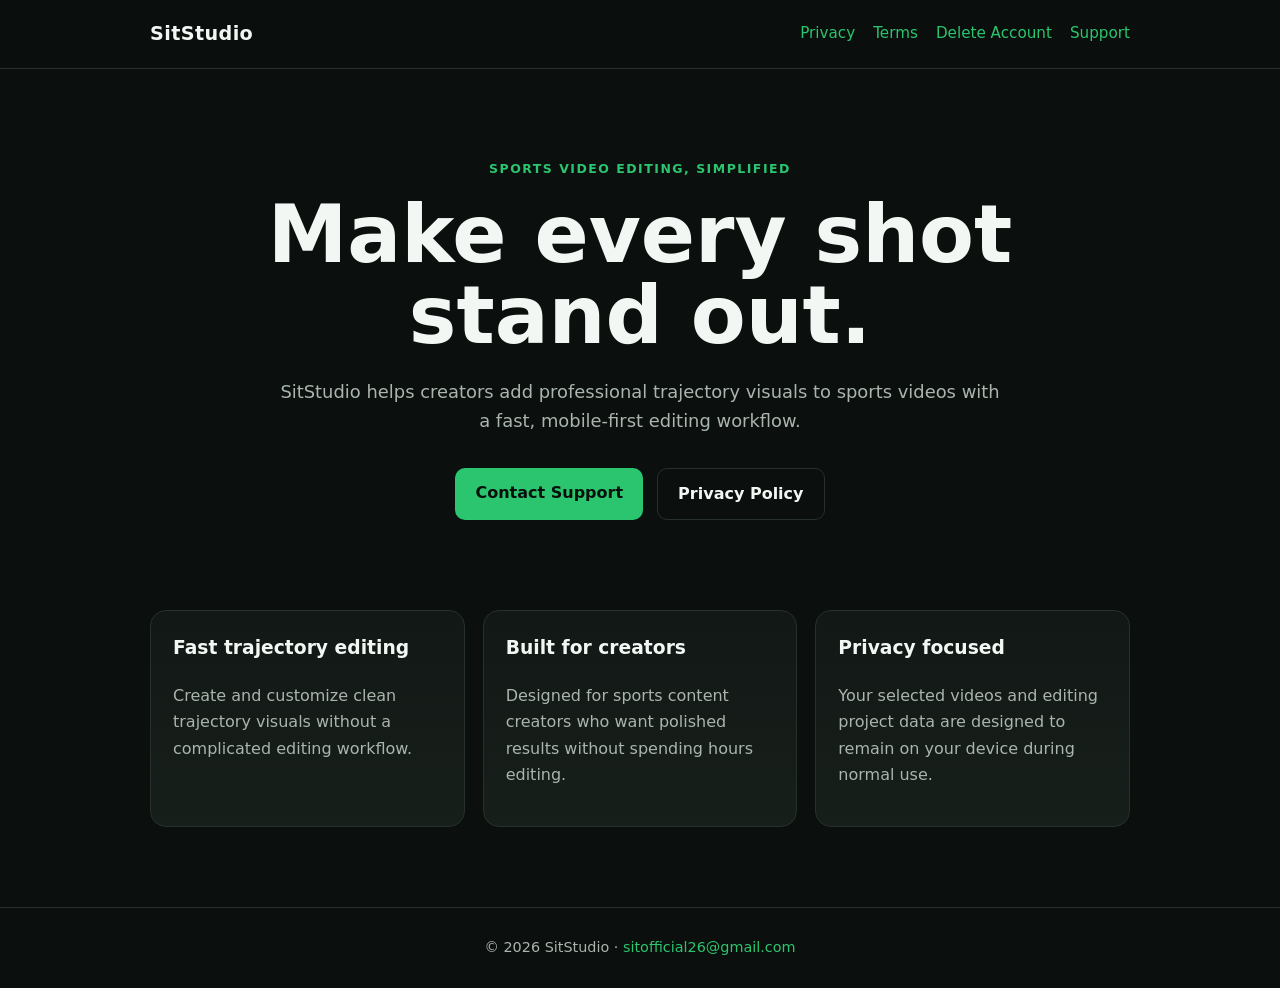
==== index.html @ d47502af "Add initial index.html for SitStudio website" ====
<!DOCTYPE html>
<html lang="en">
<head>
  <meta charset="UTF-8">
  <meta name="viewport" content="width=device-width, initial-scale=1.0">
  <title>SitStudio</title>
  <meta name="description" content="SitStudio makes professional sports trajectory editing fast and simple.">
  <link rel="stylesheet" href="styles.css">
</head>
<body>
<header>
  <nav class="nav">
    <a class="brand" href="index.html">SitStudio</a>
    <div class="nav-links">
      <a href="privacy.html">Privacy</a>
      <a href="terms.html">Terms</a>
      <a href="delete-account.html">Delete Account</a>
      <a href="support.html">Support</a>
    </div>
  </nav>
</header>

<main>
  <section class="hero">
    <div class="eyebrow">Sports video editing, simplified</div>
    <h1>Make every shot stand out.</h1>
    <p class="lead">
      SitStudio helps creators add professional trajectory visuals to sports videos with a fast, mobile-first editing workflow.
    </p>

    <div class="cta-row">
      <a class="button" href="support.html">Contact Support</a>
      <a class="button secondary" href="privacy.html">Privacy Policy</a>
    </div>
  </section>

  <section class="grid">
    <article class="card">
      <h3>Fast trajectory editing</h3>
      <p>Create and customize clean trajectory visuals without a complicated editing workflow.</p>
    </article>

    <article class="card">
      <h3>Built for creators</h3>
      <p>Designed for sports content creators who want polished results without spending hours editing.</p>
    </article>

    <article class="card">
      <h3>Privacy focused</h3>
      <p>Your selected videos and editing project data are designed to remain on your device during normal use.</p>
    </article>
  </section>
</main>

<footer>
  © 2026 SitStudio · <a href="mailto:sitofficial26@gmail.com">sitofficial26@gmail.com</a>
</footer>
</body>
</html>
---- styles.css ----
:root {
  --bg: #0b0f0d;
  --panel: #121815;
  --panel-2: #171f1b;
  --text: #f3f7f4;
  --muted: #a9b5ad;
  --green: #2bc56f;
  --green-dark: #16964f;
  --border: #26312b;
  --max: 980px;
}

* {
  box-sizing: border-box;
}

html {
  scroll-behavior: smooth;
}

body {
  margin: 0;
  background: var(--bg);
  color: var(--text);
  font-family: Inter, ui-sans-serif, system-ui, -apple-system, BlinkMacSystemFont, "Segoe UI", sans-serif;
  line-height: 1.65;
}

a {
  color: var(--green);
  text-decoration: none;
}

a:hover {
  text-decoration: underline;
}

header {
  border-bottom: 1px solid var(--border);
  background: rgba(11, 15, 13, 0.96);
  position: sticky;
  top: 0;
  z-index: 10;
}

.nav {
  width: min(var(--max), calc(100% - 32px));
  margin: 0 auto;
  min-height: 68px;
  display: flex;
  align-items: center;
  justify-content: space-between;
  gap: 20px;
}

.brand {
  font-size: 1.2rem;
  font-weight: 800;
  letter-spacing: 0.02em;
  color: var(--text);
}

.nav-links {
  display: flex;
  gap: 18px;
  flex-wrap: wrap;
  font-size: 0.95rem;
}

main {
  width: min(var(--max), calc(100% - 32px));
  margin: 0 auto;
}

.hero {
  padding: 90px 0 70px;
  text-align: center;
}

.eyebrow {
  color: var(--green);
  text-transform: uppercase;
  letter-spacing: 0.12em;
  font-weight: 800;
  font-size: 0.78rem;
}

h1 {
  font-size: clamp(2.4rem, 7vw, 5rem);
  line-height: 1.02;
  margin: 14px 0 20px;
}

h2 {
  margin-top: 42px;
  font-size: 1.7rem;
}

h3 {
  margin-top: 30px;
}

.lead {
  color: var(--muted);
  max-width: 720px;
  margin: 0 auto;
  font-size: 1.12rem;
}

.cta-row {
  margin-top: 32px;
  display: flex;
  justify-content: center;
  gap: 14px;
  flex-wrap: wrap;
}

.button {
  display: inline-block;
  background: var(--green);
  color: #07100b;
  padding: 12px 20px;
  border-radius: 10px;
  font-weight: 800;
}

.button.secondary {
  background: transparent;
  color: var(--text);
  border: 1px solid var(--border);
}

.grid {
  display: grid;
  grid-template-columns: repeat(3, 1fr);
  gap: 18px;
  padding: 20px 0 80px;
}

.card {
  background: linear-gradient(180deg, var(--panel), var(--panel-2));
  border: 1px solid var(--border);
  border-radius: 16px;
  padding: 22px;
}

.card h3 {
  margin-top: 0;
}

.card p {
  color: var(--muted);
}

.legal {
  max-width: 820px;
  padding: 58px 0 90px;
}

.legal h1 {
  font-size: clamp(2.2rem, 6vw, 3.5rem);
}

.legal p,
.legal li {
  color: #d6ded9;
}

.notice {
  background: var(--panel);
  border-left: 4px solid var(--green);
  padding: 16px 18px;
  border-radius: 8px;
  margin: 24px 0;
}

footer {
  border-top: 1px solid var(--border);
  color: var(--muted);
  padding: 28px 16px;
  text-align: center;
  font-size: 0.9rem;
}

@media (max-width: 760px) {
  .nav {
    align-items: flex-start;
    flex-direction: column;
    padding: 14px 0;
  }

  .grid {
    grid-template-columns: 1fr;
  }

  .hero {
    padding-top: 62px;
  }
}
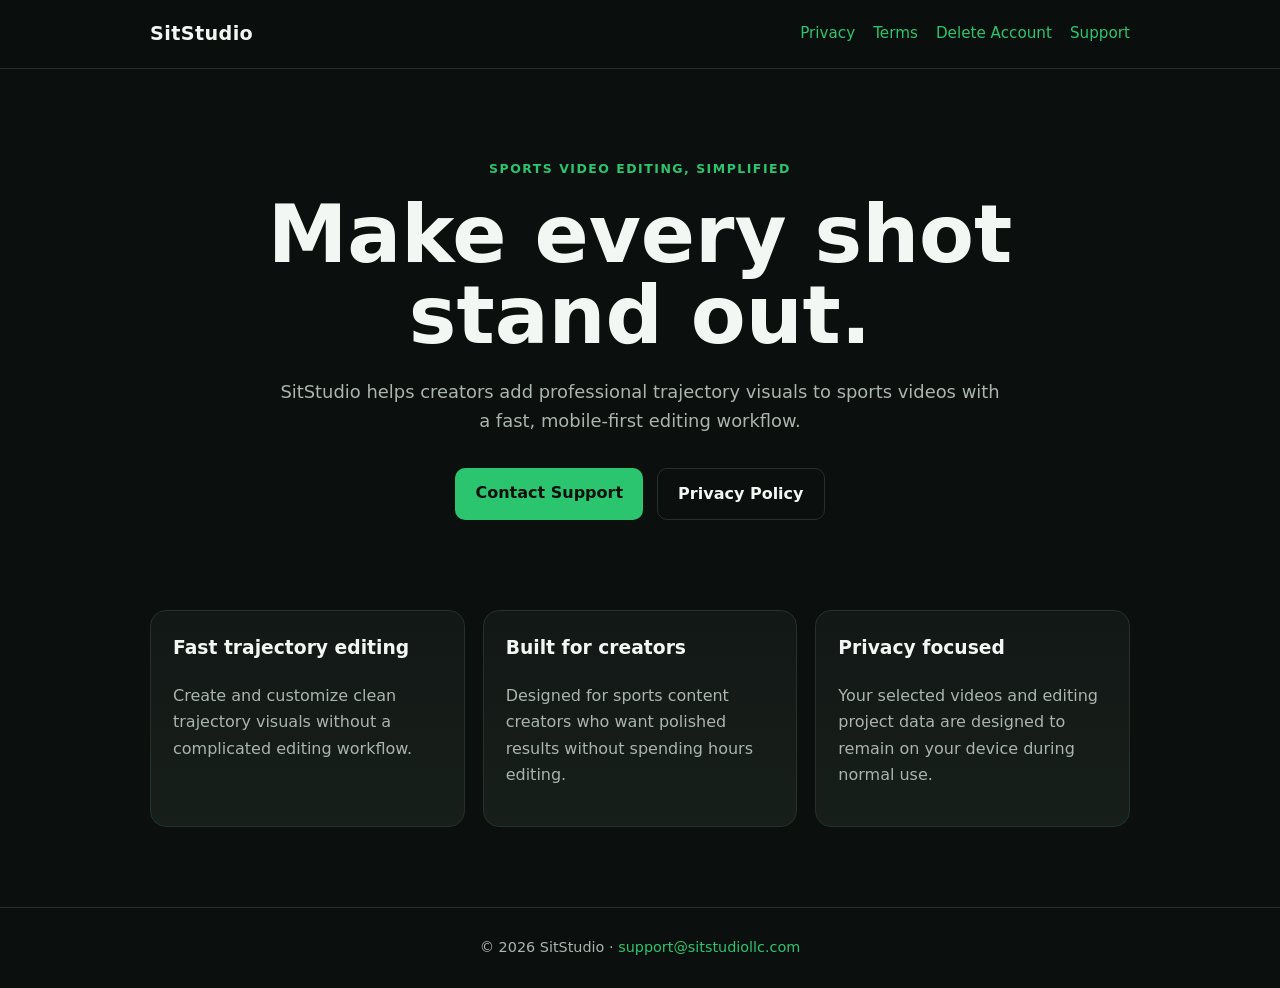
==== commit a04c4f9d: "emai-update" ====
--- a/index.html
+++ b/index.html
@@ -53,7 +53,7 @@
 </main>
 
 <footer>
-  © 2026 SitStudio · <a href="mailto:sitofficial26@gmail.com">sitofficial26@gmail.com</a>
+  © 2026 SitStudio · <a href="mailto:support@sitstudiollc.com">support@sitstudiollc.com</a>
 </footer>
 </body>
 </html>
